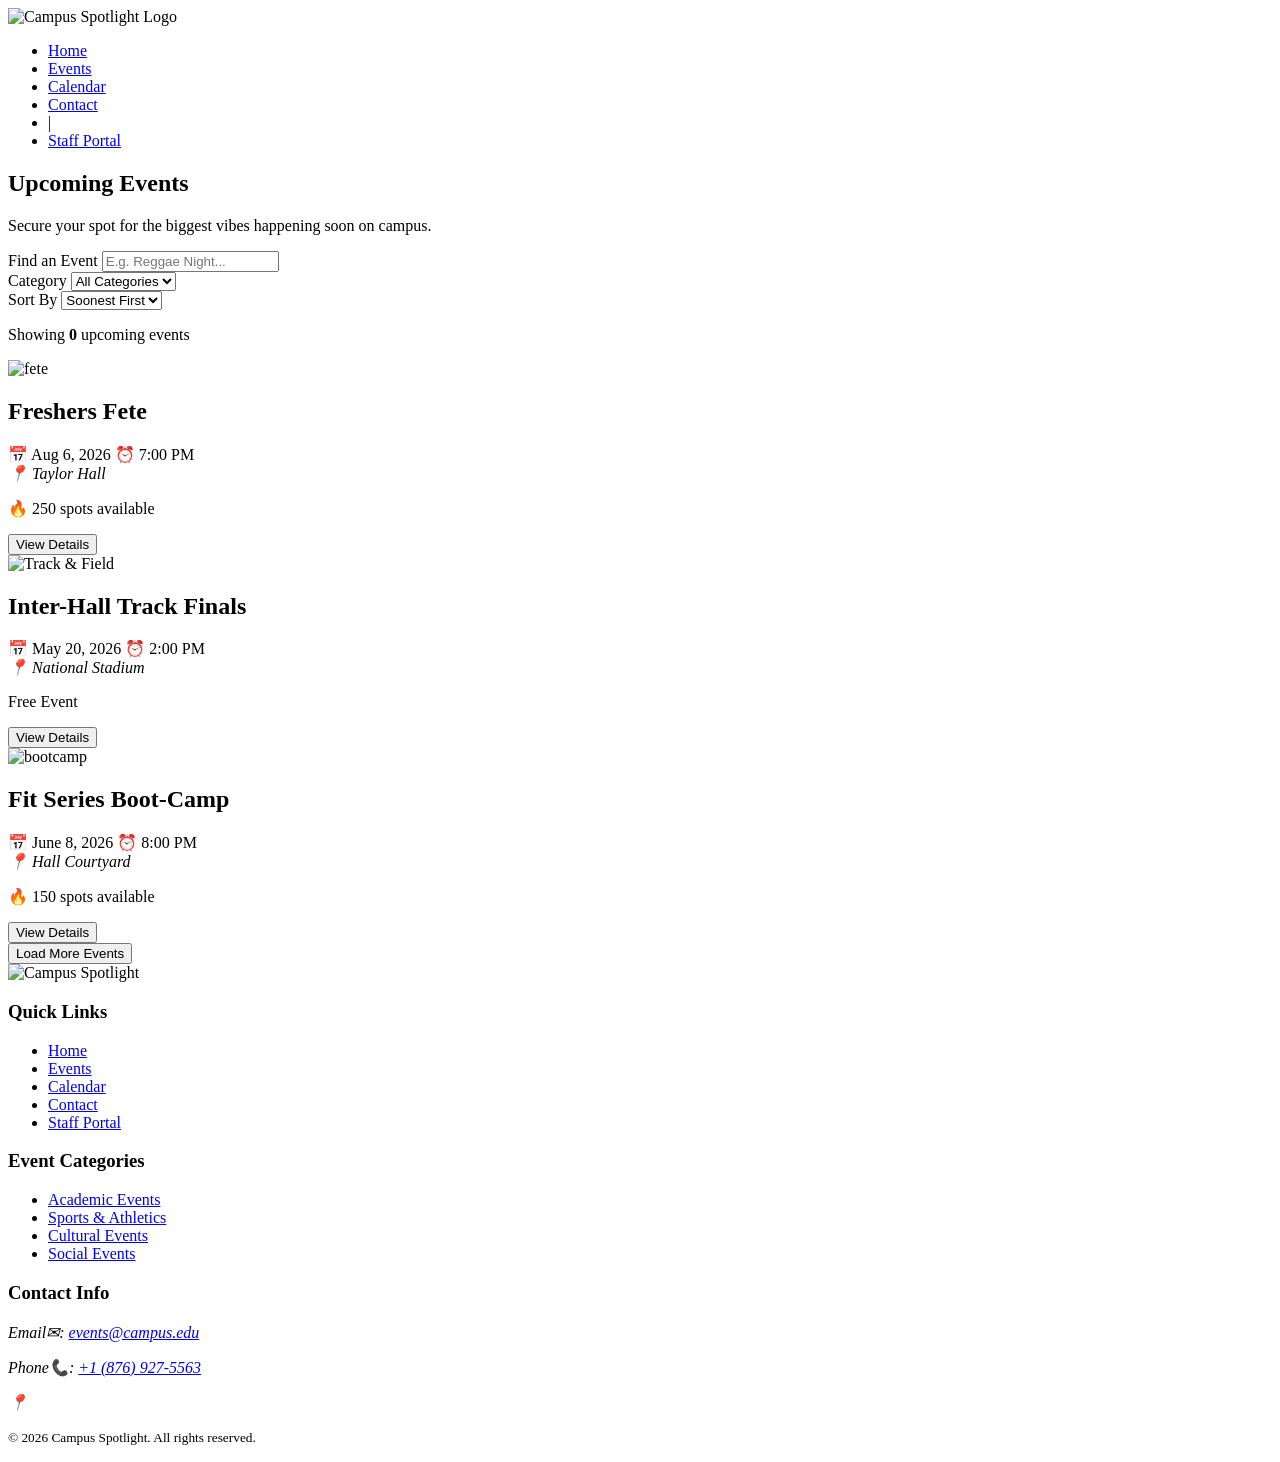
==== upcoming-events.html @ 04a94cb8 "Add files via upload" ====
<!DOCTYPE html>
<html lang="en">

<head>
    <meta charset="UTF-8">
    <meta name="viewport" content="width=device-width, initial-scale=1.0">
    <title>Upcoming Events - Campus Spotlight</title>
    <link rel="stylesheet" href="css/upcoming.css">
</head>

<body class="upcoming-page">
    <header class="site-header">
        <!-- Logo -->
        <img src="images/logo2.jpg" alt="Campus Spotlight Logo" class="site-logo">

        <!-- Main navigation menu -->
        <nav class="main-nav">
            <ul>
                <li><a href="index.html">Home</a></li>
                <li><a href="events.html" aria-current="page">Events</a></li>
                <li><a href="calendar.html">Calendar</a></li>
                <li><a href="contact.html">Contact</a></li>
                <li class="split">|</li>
                <li><a href="staff-portal.html">Staff Portal</a></li>
            </ul>
        </nav>
    </header>

    <main>
        <section class="events-hero">
            <div class="hero-content">
                <h1>Upcoming Events</h1>
                <p>Secure your spot for the biggest vibes happening soon on campus.</p>
            </div>
        </section>
        <div>
            <section class="filter-container">
                <div class="filter-wrapper">
                    <form role="search" class="search-box">
                        <label for="search">Find an Event</label>
                        <input type="search" id="search" name="search" placeholder="E.g. Reggae Night...">
                    </form>

                    <form class="filter-selects">
                        <div class="select-group">
                            <label for="category">Category</label>
                            <select id="category" name="category">
                                <option value="">All Categories</option>
                                <option value="academic">Academic</option>
                                <option value="cultural">Cultural</option>
                                <option value="sports">Sports</option>
                                <option value="social">Social</option>
                            </select>
                        </div>

                        <div class="select-group">
                            <label for="sort">Sort By</label>
                            <select id="sort" name="sort">
                                <option value="date">Soonest First</option>
                                <option value="popularity">Popularity</option>
                            </select>
                        </div>
                    </form>
                </div>
                <p class="results-count">Showing <strong id="eventNumber">0</strong> upcoming events</p>
            </section>
        </div>
        <!-- Event Grid-->
        <div>
            <section class="events-grid" id="eventGrid">
                <article class="event-card cultural-border" data-date="2026-08-06" data-category="cultural">
                    <div class="card-img">
                        <img src="images/fete.jpeg" alt="fete">
                        <span class=" badge" data-category="social"></span>
                    </div>
                    <div class="card-content">
                        <h2>Freshers Fete</h2>
                        <div class="event-meta">
                            <time datetime="2026-08-06">📅 Aug 6, 2026</time>
                            <time datetime="19:00">⏰ 7:00 PM</time>
                            <address>📍 Taylor Hall</address>
                        </div>
                        <p class="spots-left">🔥 250 spots available</p>
                        <button class="btn-details" data-link="event-details.html">View Details</button>
                    </div>
                </article>

                <article class="event-card sports-border" data-date="2026-03-20" data-category="sports">
                    <div class="card-img">
                        <img src="images/sport2.jpeg" alt="Track & Field">
                        <span class="badge" data-category="sports"></span>
                    </div>
                    <div class="card-content">
                        <h2>Inter-Hall Track Finals</h2>
                        <div class="event-meta">
                            <time datetime="2026-05-20">📅 May 20, 2026</time>
                            <time datetime="14:00">⏰ 2:00 PM</time>
                            <address>📍 National Stadium</address>
                        </div>
                        <p class="free-label">Free Event</p>
                        <button class="btn-details" data-link="event-details.html">View Details</button>
                    </div>
                </article>

                <article class="event-card social-border" data-date="2026-03-08" data-category="social">
                    <div class="card-img">
                        <img src="images/bootcamp5.jpeg" alt="bootcamp">
                        <span class="badge" data-category="social"></span>
                    </div>
                    <div class="card-content">
                        <h2>Fit Series Boot-Camp</h2>
                        <div class="event-meta">
                            <time datetime="2026-06-08">📅 June 8, 2026</time>
                            <time datetime="20:00">⏰ 8:00 PM</time>
                            <address>📍 Hall Courtyard</address>
                        </div>
                        <p class="spots-left">🔥 150 spots available</p>
                        <button class="btn-details" data-link="event-details.html">View Details</button>
                    </div>
                </article>
            </section>
        </div>
        <!--LOAD MORE-->
        <div class="btn-more-container">
            <button class="btn-load-more" id="loadMoreBtn">Load More Events</button>
        </div>
    </main>

    <!-- ==================== FOOTER ==================== -->
    <footer class="site-footer">
        <div class="footer-grid">
            <div class="footer-content">
                <!-- Footer logo -->
                <div class="footer-brand">
                    <img src="images/logo2.jpg" alt="Campus Spotlight" class="footer-logo">
                </div>

                <!-- Quick Links Navigation -->
                <nav class="footer-nav">
                    <h3>Quick Links</h3>
                    <ul>
                        <li><a href="index.html">Home</a></li>
                        <li><a href="events.html">Events</a></li>
                        <li><a href="calendar.html">Calendar</a></li>
                        <li><a href="contact.html">Contact</a></li>
                        <li><a href="staff-portal.html">Staff Portal</a></li>
                    </ul>
                </nav>

                <nav class="footer-nav">
                    <h3>Event Categories</h3>
                    <ul>
                        <li><a href="#">Academic Events</a></li>
                        <li><a href="#">Sports & Athletics</a></li>
                        <li><a href="#">Cultural Events</a></li>
                        <li><a href="#">Social Events</a></li>
                    </ul>
                </nav>

                <!-- Contact Information -->
                <nav class="footer-nav">
                    <h3>Contact Info</h3>
                    <address class="footer-contact">
                        <p>Email✉: <a href="mailto:events@campus.edu">events@campus.edu</a></p>
                        <p>Phone📞: <a href="tel:+18769275563">+1 (876) 927-5563</a></p>
                        <p>📍</p>
                    </address>
                </nav>
                <!-- Social Media Links -->
                <!-- <nav class="footer-social">
                    <h3>Social Media</h3>
                    <ul>
                        <li><a href="#">Facebook</a></li>
                        <li><a href="#">Twitter</a></li>
                        <li><a href="#">Instagram</a></li>
                    </ul>
                </nav> -->
            </div>
            <!-- Copyright Notice -->
            <p class="footer-copyright"><small>&copy; 2026 Campus Spotlight. All rights reserved.</small></p>
        </div>
    </footer>
    <script src="JS/main.js"></script>
</body>

</html>
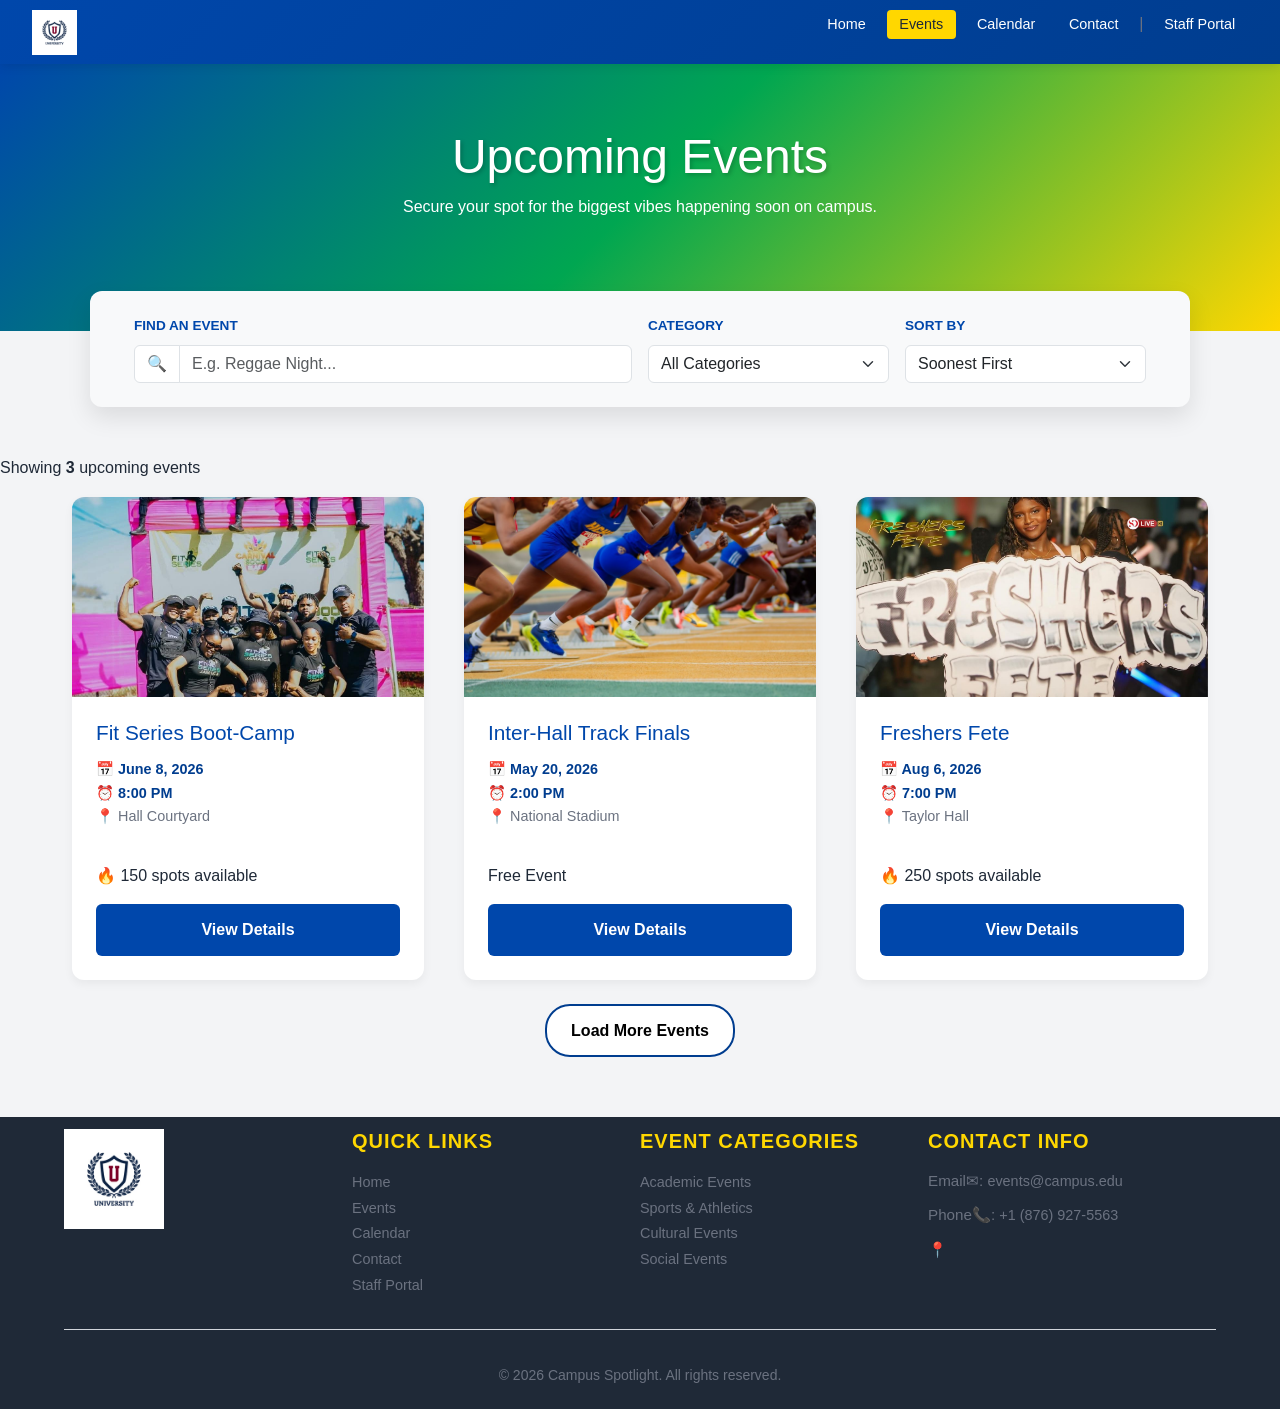
==== commit 3b9b994a: "Update upcoming-events.html" ====
--- a/upcoming-events.html
+++ b/upcoming-events.html
@@ -4,6 +4,8 @@
 <head>
     <meta charset="UTF-8">
     <meta name="viewport" content="width=device-width, initial-scale=1.0">
+    <link href="https://cdn.jsdelivr.net/npm/bootstrap@5.3.0/dist/css/bootstrap.min.css" rel="stylesheet">
+
     <title>Upcoming Events - Campus Spotlight</title>
     <link rel="stylesheet" href="css/upcoming.css">
 </head>
@@ -34,17 +36,22 @@
             </div>
         </section>
         <div>
-            <section class="filter-container">
-                <div class="filter-wrapper">
-                    <form role="search" class="search-box">
-                        <label for="search">Find an Event</label>
-                        <input type="search" id="search" name="search" placeholder="E.g. Reggae Night...">
-                    </form>
+            <section class="filter-container py-4 bg-light">
+                <div class="container">
+                    <div class="row g-3 align-items-end">
 
-                    <form class="filter-selects">
-                        <div class="select-group">
-                            <label for="category">Category</label>
-                            <select id="category" name="category">
+                        <div class="col-md-6">
+                            <label for="search" class="form-label fw-bold">Find an Event</label>
+                            <div class="input-group">
+                                <span class="input-group-text bg-white"><i class="bi bi-search"></i>🔍</span>
+                                <input type="search" id="search" class="form-control"
+                                    placeholder="E.g. Reggae Night...">
+                            </div>
+                        </div>
+
+                        <div class="col-md-3">
+                            <label for="category" class="form-label fw-bold">Category</label>
+                            <select id="category" class="form-select">
                                 <option value="">All Categories</option>
                                 <option value="academic">Academic</option>
                                 <option value="cultural">Cultural</option>
@@ -53,17 +60,21 @@
                             </select>
                         </div>
 
-                        <div class="select-group">
-                            <label for="sort">Sort By</label>
-                            <select id="sort" name="sort">
+                        <div class="col-md-3">
+                            <label for="sort" class="form-label fw-bold">Sort By</label>
+                            <select id="sort" class="form-select">
                                 <option value="date">Soonest First</option>
                                 <option value="popularity">Popularity</option>
                             </select>
                         </div>
-                    </form>
+
+                    </div>
                 </div>
-                <p class="results-count">Showing <strong id="eventNumber">0</strong> upcoming events</p>
             </section>
+            </form>
+        </div>
+        <p class="results-count">Showing <strong id="eventNumber">0</strong> upcoming events</p>
+        </section>
         </div>
         <!-- Event Grid-->
         <div>
@@ -183,4 +194,4 @@
     <script src="JS/main.js"></script>
 </body>
 
-</html>+</html>
--- a/css/upcoming.css
+++ b/css/upcoming.css
@@ -0,0 +1,419 @@
+/* ========================================
+   GLOBAL & ANIMATIONS
+   ======================================== */
+html {
+    scroll-behavior: smooth;
+}
+
+:root {
+    /* Primary Colors - Professional Palette */
+    --royal-blue: #0047ab;
+    --navy-blue: #003d8f;
+    --light-blue: #e6f0ff;
+    --ja-gold: #ffd700;
+    --ja-green: #00A651;
+
+    /* Neutral Colors */
+    --text-dark: #1f2937;
+    --text-light: #6b7280;
+    --white: #ffffff;
+    --light-gray: #f3f4f6;
+    --medium-gray: #e5e7eb;
+    --border-gray: #d1d5db;
+}
+
+* {
+    margin: 0;
+    padding: 0;
+    box-sizing: border-box;
+}
+
+body {
+    font-family: "Segoe UI", Tahoma, Geneva, Verdana, sans-serif;
+    line-height: 1.6;
+    color: var(--text-dark);
+    background-color: var(--light-gray);
+    /* Light gray for card contrast */
+}
+
+/* ========================================
+   HEADER / NAVIGATION BAR
+   ======================================== */
+.site-header {
+    background: linear-gradient(135deg, var(--royal-blue) 0%, var(--navy-blue) 100%);
+    padding: 0.6rem 2rem;
+    display: flex;
+    justify-content: space-between;
+    align-items: center;
+    position: sticky;
+    top: 0;
+    z-index: 1000;
+    box-shadow: 0 2px 10px rgba(0, 0, 0, 0.1);
+}
+
+
+/* Logo styling */
+.site-logo {
+    height: 45px;
+    width: auto;
+    display: inline-block;
+    vertical-align: middle;
+}
+
+/* Navigation container */
+.main-nav {
+    display: inline-block;
+    margin-left: auto;
+}
+
+/* Navigation list */
+.main-nav ul {
+    list-style: none;
+    display: flex;
+    gap: 0.5rem;
+}
+
+/* Navigation links */
+.main-nav a {
+    color: var(--white);
+    text-decoration: none;
+    padding: 0.4rem 0.8rem;
+    font-size: 0.9rem;
+    font-weight: 500;
+    border-radius: 4px;
+    transition: 0.3s;
+}
+
+/* Navigation hover effect - Keep gold highlight */
+.main-nav a:hover {
+    background-color: rgb(255, 255, 255, 0.15);
+    color: var(--white);
+}
+
+.main-nav a[aria-current="page"] {
+    background-color: var(--ja-gold);
+    color: var(--text-dark);
+
+}
+
+.split {
+    color: var(--text-light);
+}
+
+/* Standout Admin Link */
+.nav-admin {
+    border: 1px solid var(--ja-gold);
+    color: var(--ja-gold) !important;
+}
+
+/* ========================================
+   EXPLORE PAGE HERO
+   ======================================== */
+.events-hero {
+    background: linear-gradient(135deg, var(--royal-blue) 0%, var(--ja-green) 50%, var(--ja-gold) 100%);
+    padding: 4rem 5% 6rem;
+    text-align: center;
+    color: var(--white);
+}
+
+.events-hero h1 {
+    font-size: 3rem;
+    margin-bottom: 0.5rem;
+    text-shadow: 2px 2px 4px rgba(0, 0, 0, 0.2);
+}
+
+/* ========================================
+   FILTER BAR (Polished)
+   ======================================== */
+.filter-container {
+    max-width: 1100px;
+    margin: -40px auto 3rem;
+    background: var(--white);
+    padding: 2rem;
+    border-radius: 12px;
+    box-shadow: 0 10px 25px rgba(0, 0, 0, 0.1);
+}
+
+.filter-wrapper {
+    display: grid;
+    grid-template-columns: 2fr 1.5fr;
+    gap: 2rem;
+    align-items: end;
+}
+
+.filter-selects {
+    display: flex;
+    gap: 1rem;
+}
+
+.select-group {
+    flex: 1;
+}
+
+label {
+    display: block;
+    font-weight: 700;
+    margin-bottom: 8px;
+    color: var(--royal-blue);
+    font-size: 0.85rem;
+    text-transform: uppercase;
+}
+
+input,
+select {
+    width: 100%;
+    padding: 0.8rem;
+    border: 1px solid var(--border-gray);
+    border-radius: 6px;
+    background-color: var(--white);
+}
+
+/* ========================================
+   EVENTS GRID & CARDS
+   ======================================== */
+.events-grid {
+    display: grid;
+    grid-template-columns: repeat(auto-fill, minmax(320px, 1fr));
+    gap: 2.5rem;
+    max-width: 1200px;
+    margin: 0 auto;
+    padding: 0 2rem;
+}
+
+.event-card {
+    background: var(--white);
+    border-radius: 12px;
+    overflow: hidden;
+    transition: transform 0.3s ease, box-shadow 0.3s ease;
+    box-shadow: 0 4px 10px rgba(0, 0, 0, 0.05);
+    display: flex;
+    flex-direction: column;
+}
+
+.event-card:hover {
+    transform: translateY(-8px);
+    box-shadow: 0 12px 25px rgba(0, 0, 0, 0.12);
+    cursor: pointer;
+}
+
+.card-img {
+    height: 200px;
+    position: relative;
+    overflow: hidden;
+}
+
+.card-img img {
+    width: 100%;
+    height: 100%;
+    object-fit: cover;
+}
+
+.badge {
+    position: absolute;
+    top: 15px;
+    right: 15px;
+    padding: 6px 12px;
+    border-radius: 20px;
+    font-weight: 800;
+    font-size: 0.7rem;
+    text-transform: uppercase;
+
+    .badge {
+        box-shadow: 0 2px 6px rgba(0, 0, 0, 0.2);
+    }
+}
+
+.cultural {
+    background: var(--ja-gold);
+    color: var(--text-dark);
+}
+
+.sports {
+    background: var(--ja-green);
+    color: var(--white);
+}
+
+.card-content {
+    padding: 1.5rem;
+    display: flex;
+    flex-direction: column;
+    flex-grow: 1;
+}
+
+.card-content h2 {
+    font-size: 1.3rem;
+    color: var(--royal-blue);
+    margin-bottom: 0.8rem;
+}
+
+.event-meta {
+    font-size: 0.9rem;
+    color: var(--text-light);
+    margin-bottom: 1.2rem;
+}
+
+.event-meta time {
+    display: block;
+    font-weight: 700;
+    color: var(--navy-blue);
+}
+
+.btn-details {
+    width: 100%;
+    padding: 0.8rem;
+    background: var(--royal-blue);
+    color: white;
+    border: none;
+    border-radius: 6px;
+    font-weight: 700;
+    cursor: pointer;
+    margin-top: auto;
+    transition: background 0.3s;
+}
+
+.btn-details:hover {
+    background: var(--navy-blue);
+}
+
+.btn-more-container {
+    display: flex;
+    justify-content: center;
+}
+
+.btn-load-more {
+    padding: 12px 24px;
+    border-radius: 25px;
+    border: 2px solid var(--navy-blue);
+    background: var(--white);
+    font-weight: 700;
+    cursor: pointer;
+    transition: 0.3s;
+    margin-top: 1.5rem;
+}
+
+.btn-load-more:hover {
+    background: var(--navy-blue);
+    color: var(--white);
+}
+
+/* ========================================
+   FOOTER
+   ======================================== */
+.site-footer {
+    background: var(--text-dark);
+    color: var(--white);
+    padding: 12px 5% 5px;
+    margin-top: 60px;
+}
+
+.footer-grid {
+    max-width: 1200px;
+    margin: 0 auto;
+}
+
+.footer-content {
+    display: grid;
+    grid-template-columns: repeat(4, 1fr);
+    gap: 0;
+    margin-top: 0;
+}
+
+.footer-brand p {
+    color: var(--text-light);
+    font-size: 0.9rem;
+    line-height: 1.6;
+    margin-top: 5px;
+}
+
+/* Footer logo */
+.footer-logo {
+    height: 100px;
+    margin-bottom: 1rem;
+    display: block;
+}
+
+/* Footer section headings */
+.site-footer h3 {
+    color: var(--ja-gold);
+    margin-bottom: 1rem;
+    font-size: 1.25rem;
+    font-weight: 700;
+    text-transform: uppercase;
+    letter-spacing: 1px;
+}
+
+/* Footer navigation sections */
+.footer-nav,
+.footer-contact,
+.footer-social {
+
+    font-style: normal;
+    color: var(--text-light);
+}
+
+/* Footer lists */
+.site-footer ul {
+    list-style: none;
+    padding: 0;
+    margin: 0;
+}
+
+/* Footer links */
+.site-footer a {
+    color: var(--text-light);
+    text-decoration: none;
+    transition: color 0.3s ease;
+    font-size: 0.9rem;
+}
+
+.site-footer a:hover {
+    color: var(--ja-gold);
+    text-decoration: underline;
+}
+
+
+.footer-contact p {
+    color: var(--text-light);
+    margin-bottom: 10px;
+    font-size: 0.95rem;
+    line-height: 1.6;
+}
+
+/* Footer copyright */
+.footer-copyright {
+    text-align: center;
+    margin-top: 2rem;
+    padding-top: 2rem;
+    border-top: 1px solid var(--border-gray);
+}
+
+.footer-copyright small {
+    color: var(--text-light);
+    font-size: 0.8;
+}
+
+/* ========================================
+   RESPONSIVE DESIGN - MOBILE
+   ======================================== */
+@media (max-width: 768px) {
+
+    .site-footer {
+        padding: 40px 5% 20px;
+        text-align: center;
+    }
+
+    .footer-content {
+        grid-template-columns: 1fr;
+        gap: 30px;
+    }
+
+    .site-footer h3 {
+        margin-bottom: 1.1rem;
+    }
+
+    .footer-copyright {
+        margin-top: 20px;
+        padding-top: 1.5rem;
+
+    }
+}
